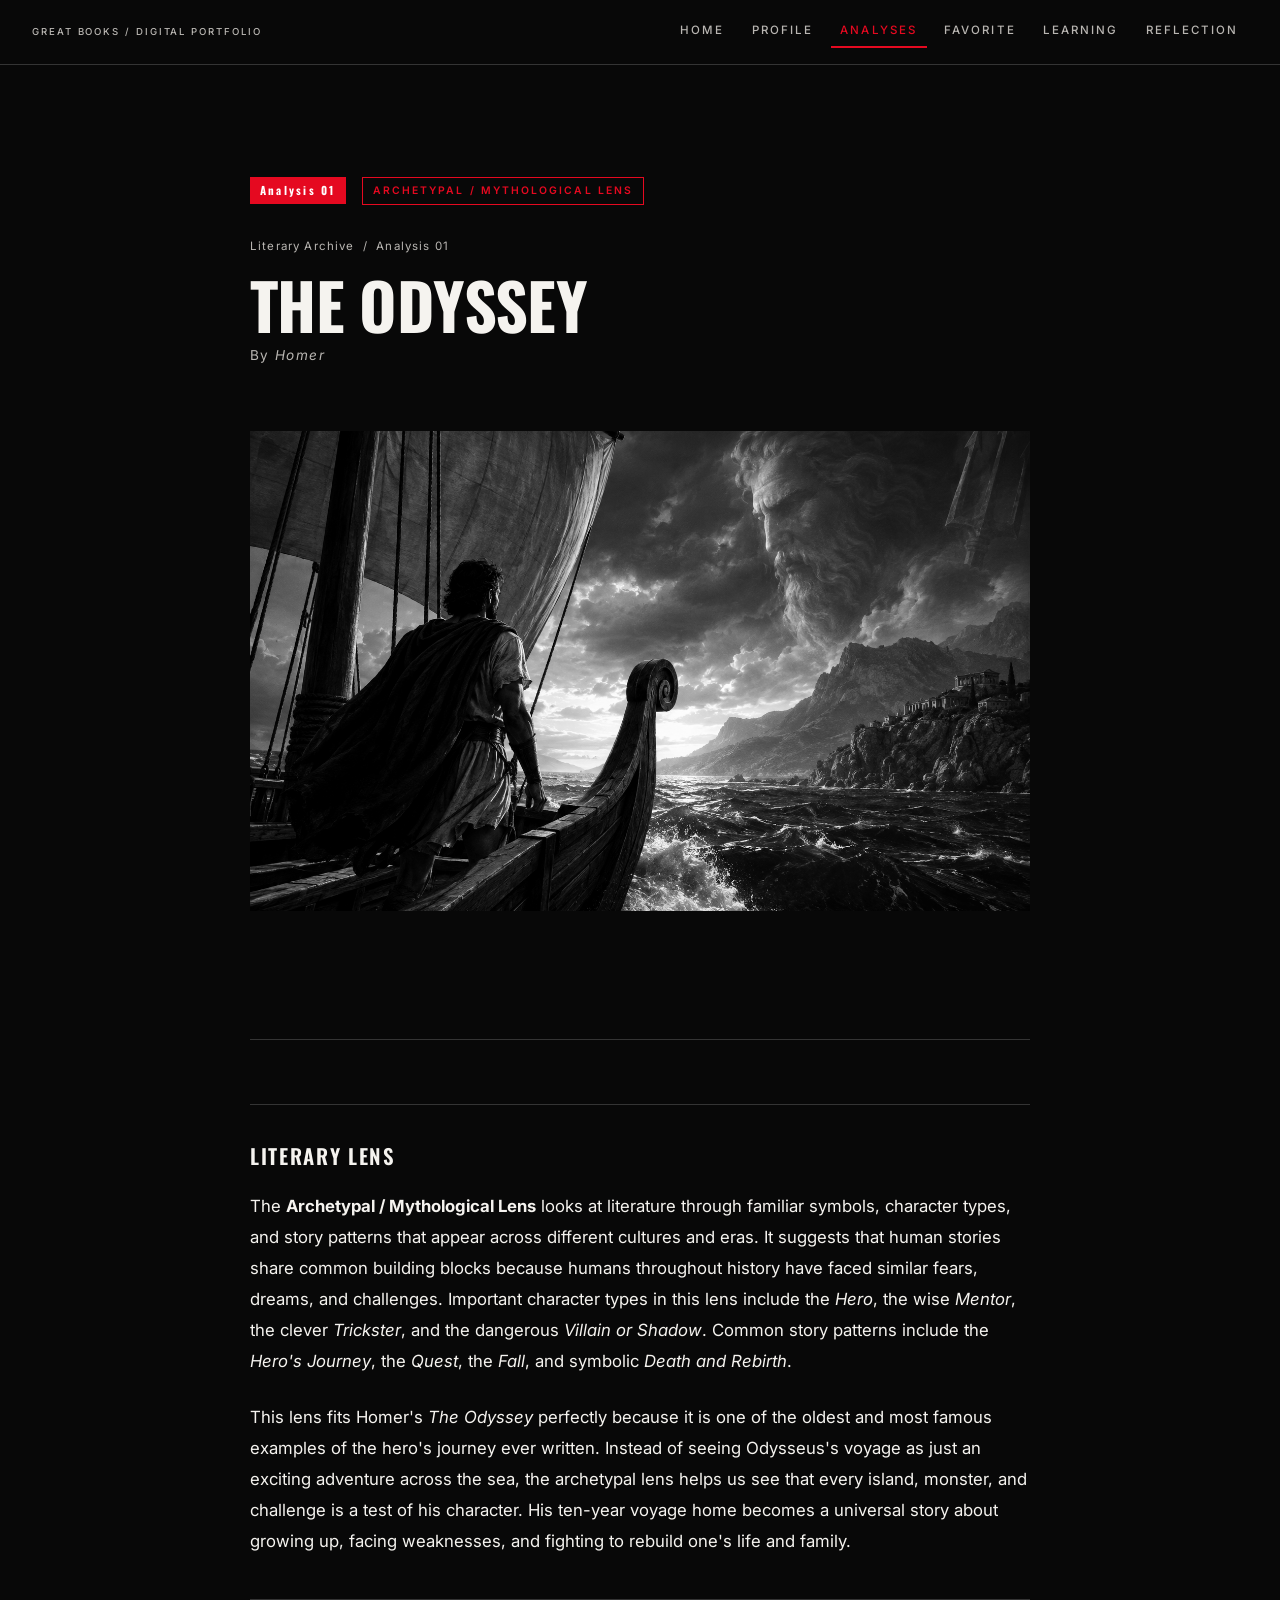
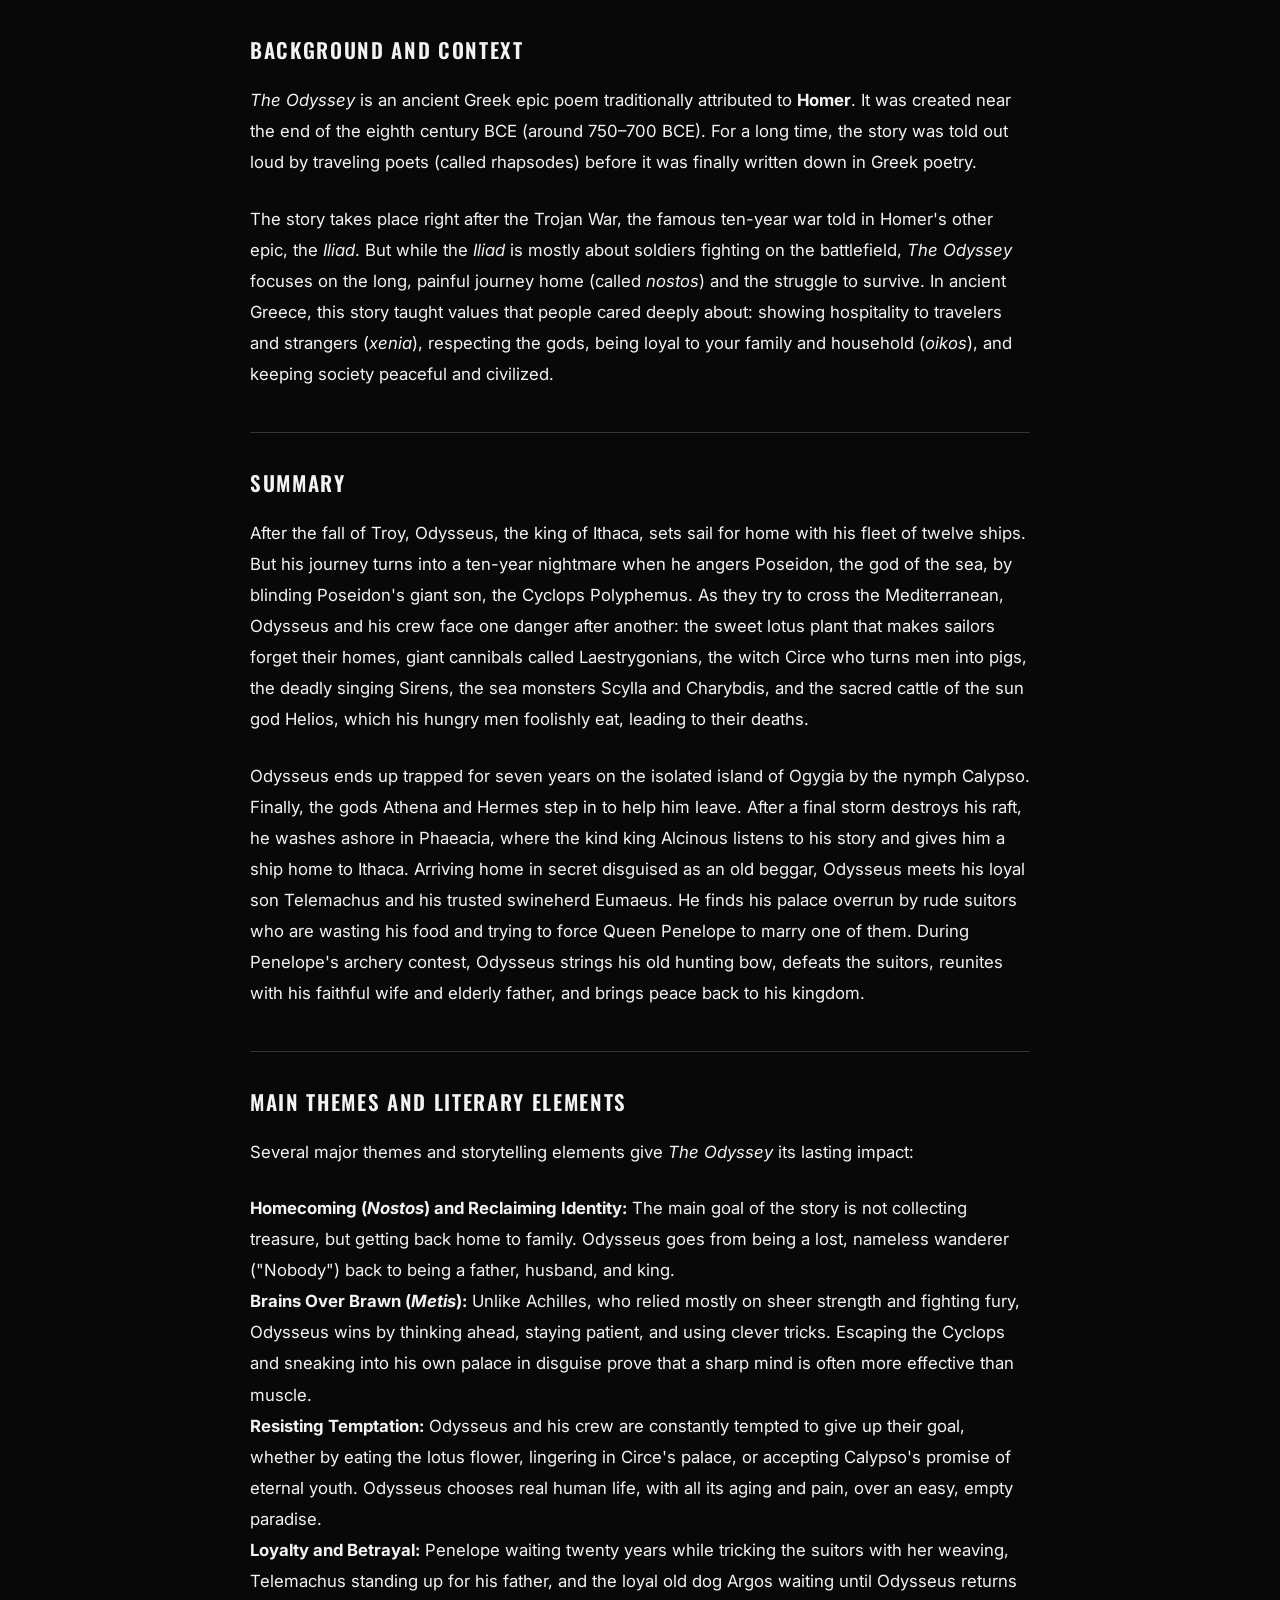
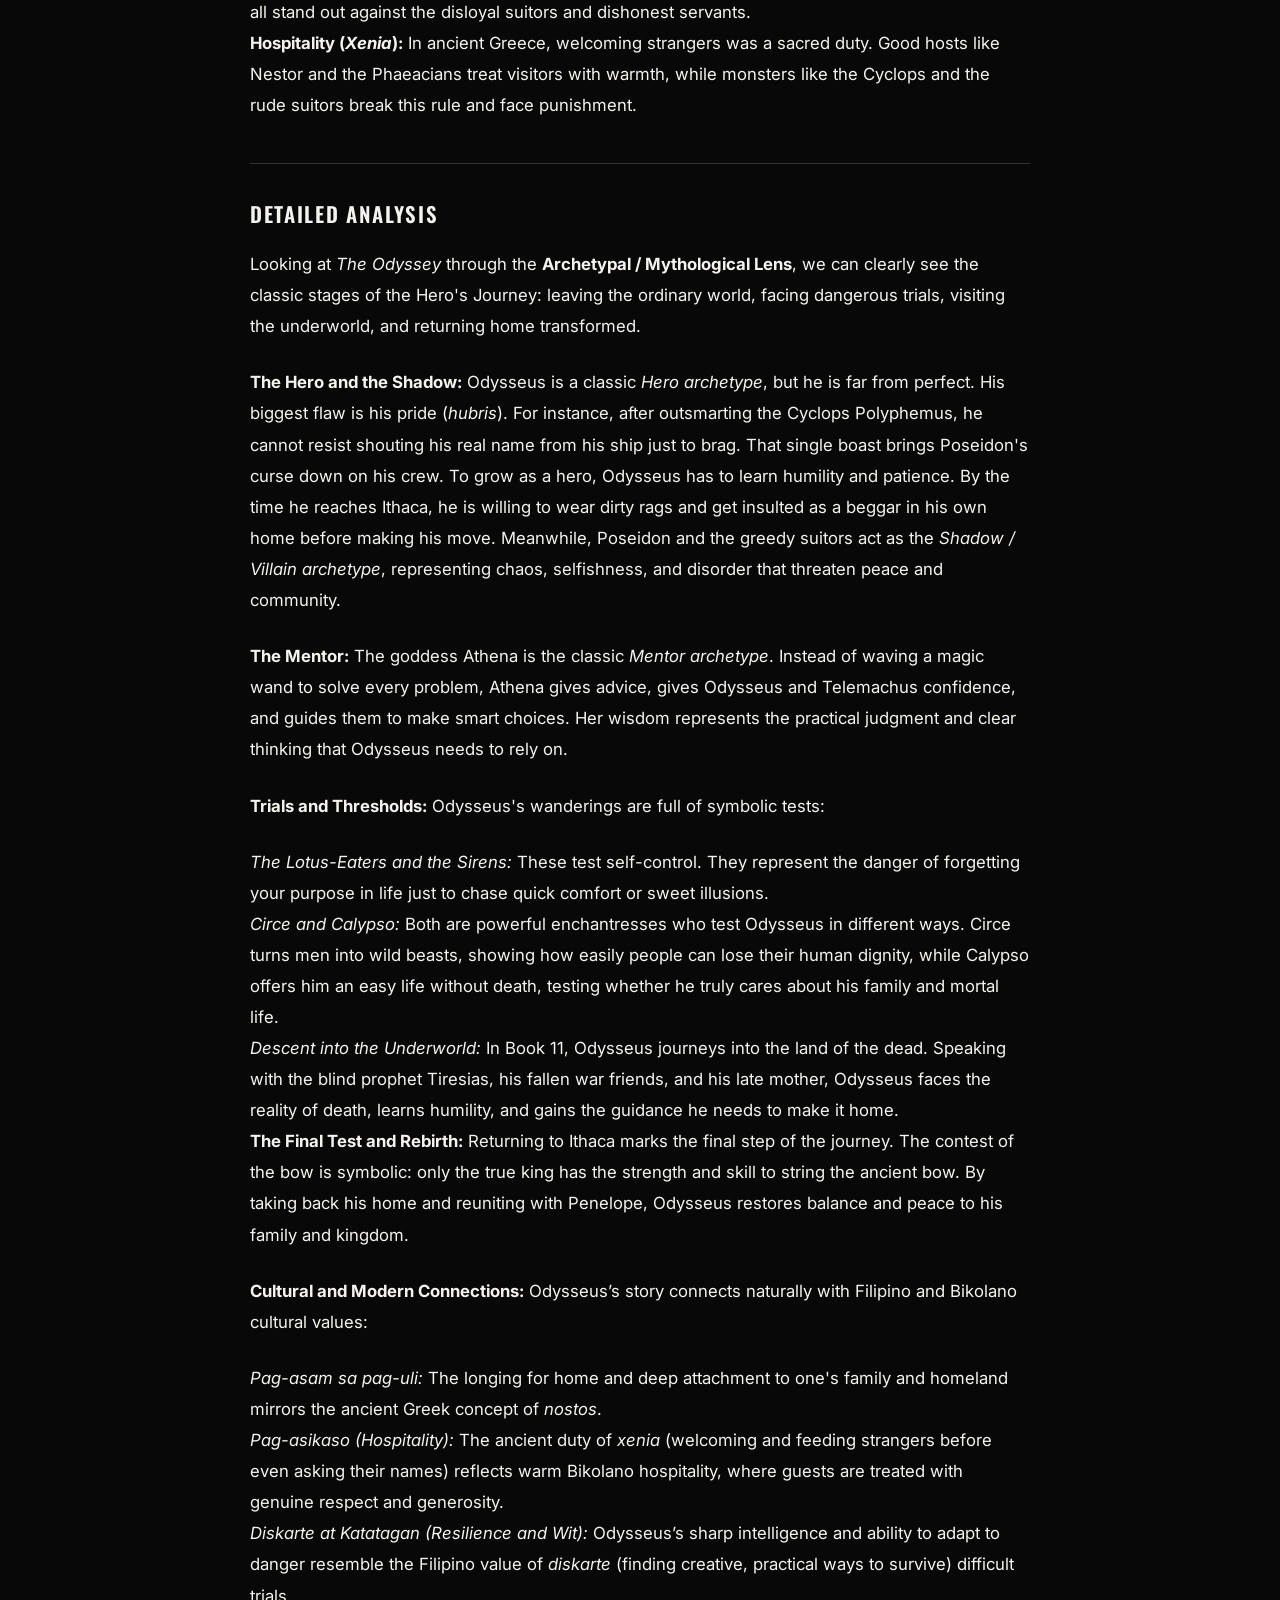
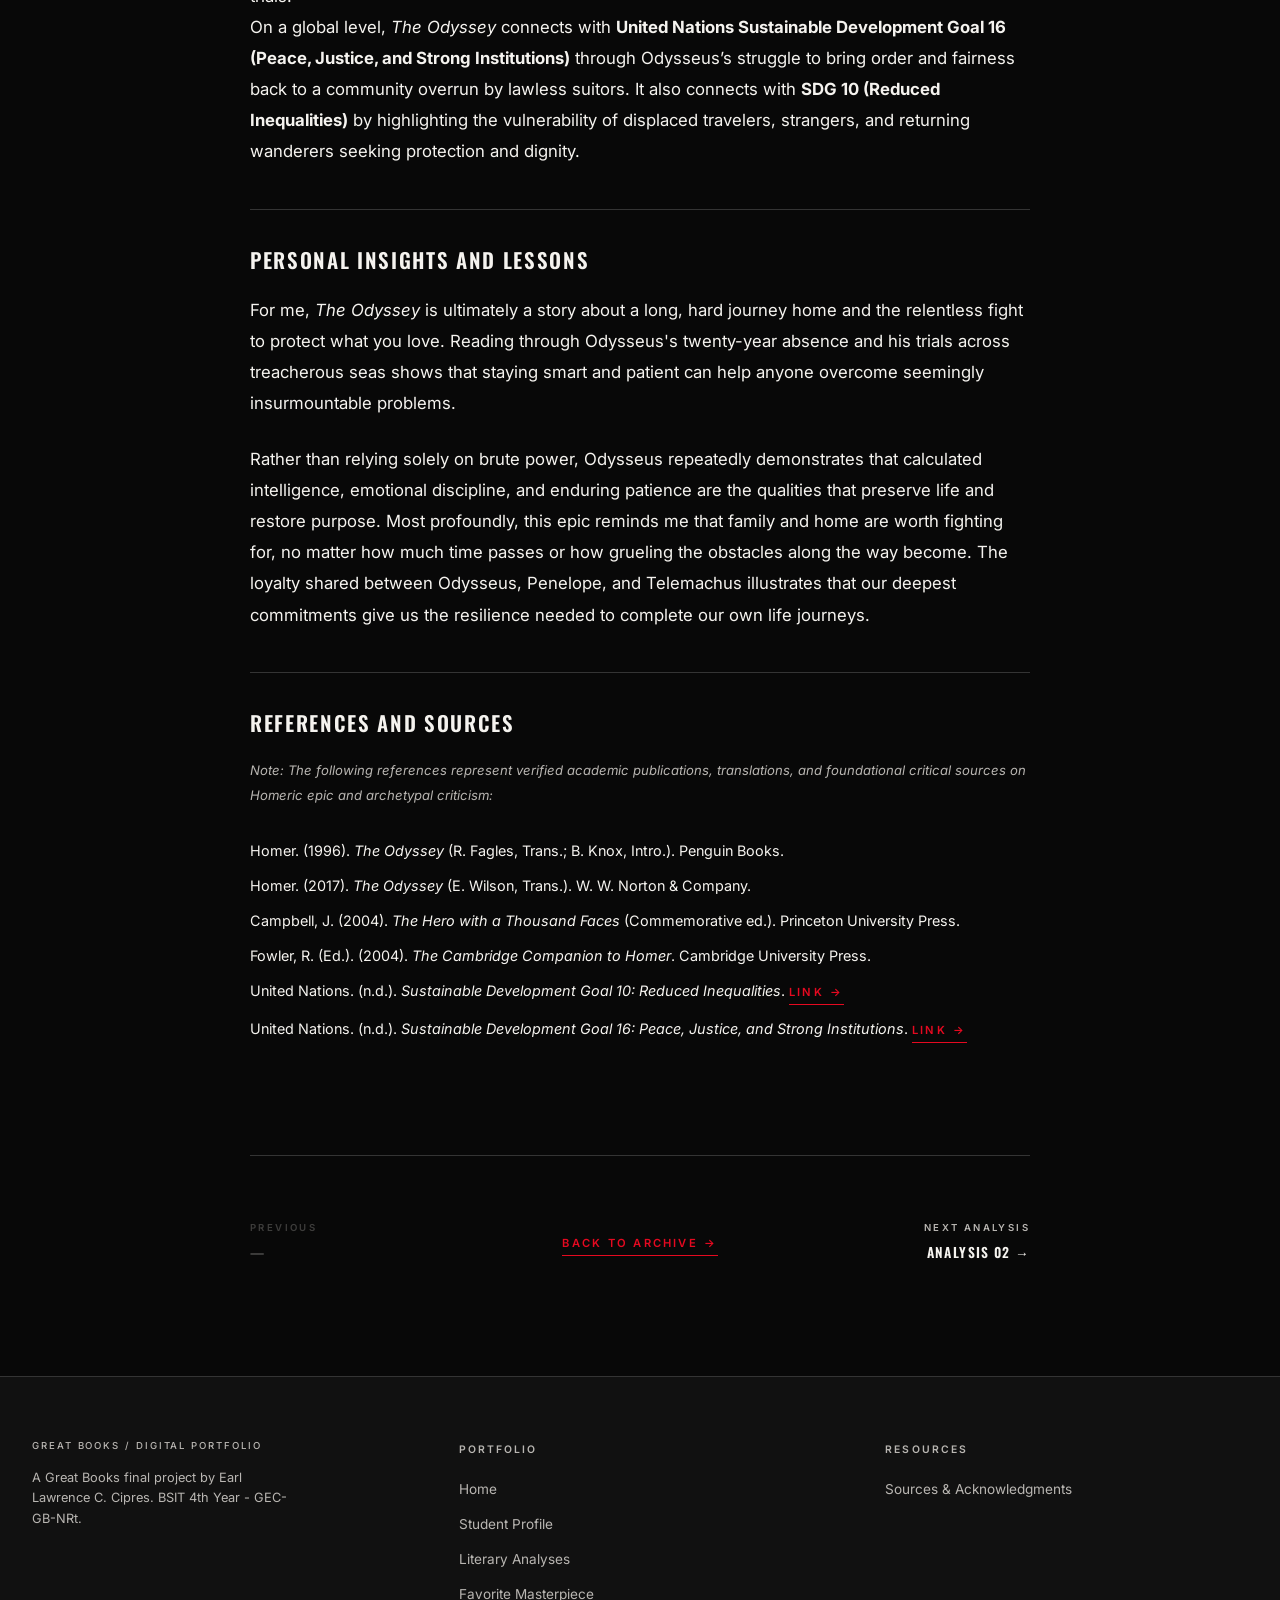
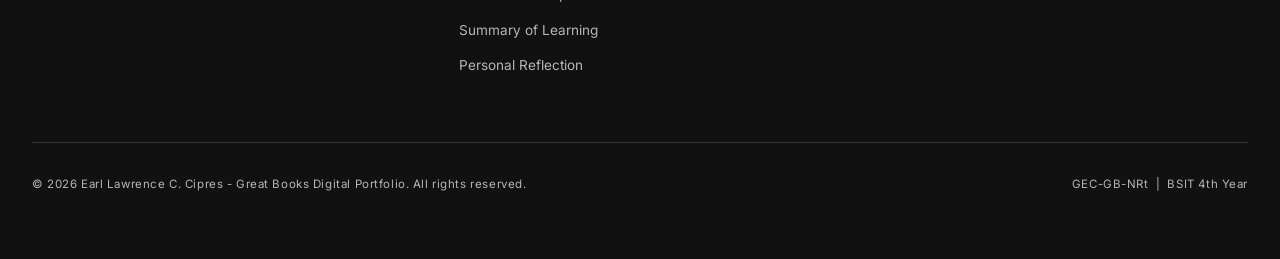
==== analysis-1.html @ d3395dc5 "Initial commit - Great Books Digital Portfolio" ====
<!DOCTYPE html>
<html lang="en">

<head>
  <meta charset="UTF-8" />
  <meta name="viewport" content="width=device-width, initial-scale=1.0" />
  <title>Analysis 01 - The Odyssey - My Literary Journey</title>
  <meta name="description"
    content="Literary analysis 01 of The Odyssey by Homer through an Archetypal / Mythological Lens. Great Books Digital Portfolio by Earl Lawrence C. Cipres." />
  <link rel="stylesheet" href="css/styles.css" />
</head>

<body>

  <!-- HEADER -->
  <header class="site-header" role="banner">
    <div class="container">
      <div class="header-inner">
        <a href="index.html" class="brand" aria-label="My Literary Journey - Home">
          <span class="brand__label">Great Books / Digital Portfolio</span>
        </a>
        <nav class="nav-primary" aria-label="Primary navigation">
          <a href="index.html">Home</a>
          <a href="profile.html">Profile</a>
          <a href="analyses.html" class="active">Analyses</a>
          <a href="favorite.html">Favorite</a>
          <a href="learning.html">Learning</a>
          <a href="reflection.html">Reflection</a>
        </nav>
        <button class="nav-toggle" id="nav-toggle" aria-expanded="false" aria-controls="nav-mobile"
          aria-label="Open navigation">
          <span></span><span></span><span></span>
        </button>
      </div>
    </div>
    <nav class="nav-mobile" id="nav-mobile" aria-label="Mobile navigation">
      <a href="index.html">Home</a>
      <a href="profile.html">Profile</a>
      <a href="analyses.html" class="active">Analyses</a>
      <a href="favorite.html">Favorite</a>
      <a href="learning.html">Learning</a>
      <a href="reflection.html">Reflection</a>
      <a href="sources.html">Sources</a>
    </nav>
  </header>

  <main id="main-content">
    <div class="container" style="padding-block: var(--space-xl);">
      <div class="reading-width">

        <!-- Analysis Hero -->
        <header class="analysis-hero">

          <div class="analysis-hero-label">
            <span class="num-badge">Analysis 01</span>
            <span class="lens-tag">Archetypal / Mythological Lens</span>
          </div>

          <p style="font-size:0.72rem;color:var(--text-secondary);letter-spacing:0.1em;margin-bottom:var(--space-sm);">
            <a href="analyses.html" style="color:var(--text-secondary);transition:color 0.2s;"
              onmouseover="this.style.color='var(--accent-red)'"
              onmouseout="this.style.color='var(--text-secondary)'">Literary Archive</a>
            &nbsp;/&nbsp; Analysis 01
          </p>

          <h1 class="headline-lg">The Odyssey</h1>

          <p
            style="font-family:var(--font-body);font-size:0.85rem;color:var(--text-secondary);letter-spacing:0.1em;margin-top:0.5rem;">
            By <em>Homer</em>
          </p>

          <!-- Hero Image -->
          <div class="analysis-img-wrap">
            <img src="assets/images/odyssey.png" alt="The Odyssey - Homer" class="img-grayscale"
              style="width:100%;max-height:480px;object-fit:cover;display:block;" loading="lazy" />
          </div>

        </header>

        <!--
          =======================================================
           ANALYSIS BODY: The Odyssey
           Fill in each section below based on your ACTUAL class
           discussions and written analysis activities.
           DO NOT invent, fabricate, or copy from the internet.
          =======================================================
        -->
        <article class="analysis-body">

          <!-- ── SECTION 1: LITERARY LENS ──────────────────── -->
          <h2>Literary Lens</h2>
          <p>
            The <strong>Archetypal / Mythological Lens</strong> looks at literature through familiar symbols, character
            types, and story patterns that appear across different cultures and eras. It suggests that human stories
            share common building blocks because humans throughout history have faced similar fears, dreams, and
            challenges. Important character types in this lens include the <em>Hero</em>, the wise <em>Mentor</em>, the
            clever <em>Trickster</em>, and the dangerous <em>Villain or Shadow</em>. Common story patterns include the
            <em>Hero's Journey</em>, the <em>Quest</em>, the <em>Fall</em>, and symbolic <em>Death and Rebirth</em>.
          </p>
          <p>
            This lens fits Homer's <em>The Odyssey</em> perfectly because it is one of the oldest and most famous
            examples of the hero's journey ever written. Instead of seeing Odysseus's voyage as just an exciting
            adventure across the sea, the archetypal lens helps us see that every island, monster, and challenge is a
            test of his character. His ten-year voyage home becomes a universal story about growing up, facing
            weaknesses, and fighting to rebuild one's life and family.
          </p>

          <!-- ── SECTION 2: BACKGROUND / CONTEXT ────────────── -->
          <h2>Background and Context</h2>
          <p>
            <em>The Odyssey</em> is an ancient Greek epic poem traditionally attributed to <strong>Homer</strong>. It
            was created near the end of the eighth century BCE (around 750–700 BCE). For a long time, the story was told
            out loud by traveling poets (called rhapsodes) before it was finally written down in Greek poetry.
          </p>
          <p>
            The story takes place right after the Trojan War, the famous ten-year war told in Homer's other epic, the
            <em>Iliad</em>. But while the <em>Iliad</em> is mostly about soldiers fighting on the battlefield, <em>The
              Odyssey</em> focuses on the long, painful journey home (called <em>nostos</em>) and the struggle to
            survive. In ancient Greece, this story taught values that people cared deeply about: showing hospitality to
            travelers and strangers (<em>xenia</em>), respecting the gods, being loyal to your family and household
            (<em>oikos</em>), and keeping society peaceful and civilized.
          </p>

          <!-- ── SECTION 3: SUMMARY ───────────────────────────── -->
          <h2>Summary</h2>
          <p>
            After the fall of Troy, Odysseus, the king of Ithaca, sets sail for home with his fleet of twelve ships. But
            his journey turns into a ten-year nightmare when he angers Poseidon, the god of the sea, by blinding
            Poseidon's giant son, the Cyclops Polyphemus. As they try to cross the Mediterranean, Odysseus and his crew
            face one danger after another: the sweet lotus plant that makes sailors forget their homes, giant cannibals
            called Laestrygonians, the witch Circe who turns men into pigs, the deadly singing Sirens, the sea monsters
            Scylla and Charybdis, and the sacred cattle of the sun god Helios, which his hungry men foolishly eat,
            leading to their deaths.
          </p>
          <p>
            Odysseus ends up trapped for seven years on the isolated island of Ogygia by the nymph Calypso. Finally, the
            gods Athena and Hermes step in to help him leave. After a final storm destroys his raft, he washes ashore in
            Phaeacia, where the kind king Alcinous listens to his story and gives him a ship home to Ithaca. Arriving
            home in secret disguised as an old beggar, Odysseus meets his loyal son Telemachus and his trusted swineherd
            Eumaeus. He finds his palace overrun by rude suitors who are wasting his food and trying to force Queen
            Penelope to marry one of them. During Penelope's archery contest, Odysseus strings his old hunting bow,
            defeats the suitors, reunites with his faithful wife and elderly father, and brings peace back to his
            kingdom.
          </p>

          <!-- ── SECTION 4: MAIN THEMES AND LITERARY ELEMENTS ── -->
          <h2>Main Themes and Literary Elements</h2>
          <p>
            Several major themes and storytelling elements give <em>The Odyssey</em> its lasting impact:
          </p>
          <ul>
            <li>
              <strong>Homecoming (<em>Nostos</em>) and Reclaiming Identity:</strong> The main goal of the story is not
              collecting treasure, but getting back home to family. Odysseus goes from being a lost, nameless wanderer
              ("Nobody") back to being a father, husband, and king.
            </li>
            <li>
              <strong>Brains Over Brawn (<em>Metis</em>):</strong> Unlike Achilles, who relied mostly on sheer strength
              and fighting fury, Odysseus wins by thinking ahead, staying patient, and using clever tricks. Escaping the
              Cyclops and sneaking into his own palace in disguise prove that a sharp mind is often more effective than
              muscle.
            </li>
            <li>
              <strong>Resisting Temptation:</strong> Odysseus and his crew are constantly tempted to give up their
              goal, whether by eating the lotus flower, lingering in Circe's palace, or accepting Calypso's promise of
              eternal youth. Odysseus chooses real human life, with all its aging and pain, over an easy, empty
              paradise.
            </li>
            <li>
              <strong>Loyalty and Betrayal:</strong> Penelope waiting twenty years while tricking the suitors with her
              weaving, Telemachus standing up for his father, and the loyal old dog Argos waiting until Odysseus returns
              all stand out against the disloyal suitors and dishonest servants.
            </li>
            <li>
              <strong>Hospitality (<em>Xenia</em>):</strong> In ancient Greece, welcoming strangers was a sacred duty.
              Good hosts like Nestor and the Phaeacians treat visitors with warmth, while monsters like the Cyclops and
              the rude suitors break this rule and face punishment.
            </li>
          </ul>

          <!-- ── SECTION 5: DETAILED ANALYSIS ─────────────────── -->
          <h2>Detailed Analysis</h2>
          <p>
            Looking at <em>The Odyssey</em> through the <strong>Archetypal / Mythological Lens</strong>, we can clearly
            see the classic stages of the Hero's Journey: leaving the ordinary world, facing dangerous trials, visiting
            the underworld, and returning home transformed.
          </p>
          <p>
            <strong>The Hero and the Shadow:</strong> Odysseus is a classic <em>Hero archetype</em>, but he is far from
            perfect. His biggest flaw is his pride (<em>hubris</em>). For instance, after outsmarting the Cyclops
            Polyphemus, he cannot resist shouting his real name from his ship just to brag. That single boast brings
            Poseidon's curse down on his crew. To grow as a hero, Odysseus has to learn humility and patience. By the
            time he reaches Ithaca, he is willing to wear dirty rags and get insulted as a beggar in his own home before
            making his move. Meanwhile, Poseidon and the greedy suitors act as the <em>Shadow / Villain
              archetype</em>, representing chaos, selfishness, and disorder that threaten peace and community.
          </p>
          <p>
            <strong>The Mentor:</strong> The goddess Athena is the classic <em>Mentor archetype</em>. Instead of waving
            a magic wand to solve every problem, Athena gives advice, gives Odysseus and Telemachus confidence, and
            guides them to make smart choices. Her wisdom represents the practical judgment and clear thinking that
            Odysseus needs to rely on.
          </p>
          <p>
            <strong>Trials and Thresholds:</strong> Odysseus's wanderings are full of symbolic tests:
          </p>
          <ul>
            <li><em>The Lotus-Eaters and the Sirens:</em> These test self-control. They represent the danger of
              forgetting your purpose in life just to chase quick comfort or sweet illusions.</li>
            <li><em>Circe and Calypso:</em> Both are powerful enchantresses who test Odysseus in different ways. Circe
              turns men into wild beasts, showing how easily people can lose their human dignity, while Calypso offers
              him an easy life without death, testing whether he truly cares about his family and mortal life.</li>
            <li><em>Descent into the Underworld:</em> In Book 11, Odysseus journeys into the land of the dead. Speaking
              with the blind prophet Tiresias, his fallen war friends, and his late mother, Odysseus faces the reality
              of death, learns humility, and gains the guidance he needs to make it home.</li>
          </ul>
          <p>
            <strong>The Final Test and Rebirth:</strong> Returning to Ithaca marks the final step of the journey. The
            contest of the bow is symbolic: only the true king has the strength and skill to string the ancient bow. By
            taking back his home and reuniting with Penelope, Odysseus restores balance and peace to his family and
            kingdom.
          </p>
          <p>
            <strong>Cultural and Modern Connections:</strong>
            Odysseus’s story connects naturally with Filipino and Bikolano cultural values:
          </p>
          <ul>
            <li>
              <em>Pag-asam sa pag-uli:</em> The longing for home and deep attachment to one's family and homeland
              mirrors the ancient Greek concept of <em>nostos</em>.
            </li>
            <li>
              <em>Pag-asikaso (Hospitality):</em> The ancient duty of <em>xenia</em> (welcoming and feeding strangers
              before even asking their names) reflects warm Bikolano hospitality, where guests are treated with genuine
              respect and generosity.
            </li>
            <li>
              <em>Diskarte at Katatagan (Resilience and Wit):</em> Odysseus’s sharp intelligence and ability to adapt to
              danger resemble the Filipino value of <em>diskarte</em> (finding creative, practical ways to survive)
              difficult trials.
            </li>
          </ul>
          <p>
            On a global level, <em>The Odyssey</em> connects with <strong>United Nations Sustainable Development Goal 16
              (Peace, Justice, and Strong Institutions)</strong> through Odysseus’s struggle to bring order and fairness
            back to a community overrun by lawless suitors. It also connects with <strong>SDG 10 (Reduced
              Inequalities)</strong> by highlighting the vulnerability of displaced travelers, strangers, and returning
            wanderers seeking protection and dignity.
          </p>

          <!-- ── SECTION 6: PERSONAL INSIGHTS AND LESSONS ─────── -->
          <h2>Personal Insights and Lessons</h2>
          <p>
            For me, <em>The Odyssey</em> is ultimately a story about a long, hard journey home and the relentless fight
            to protect what you love. Reading through Odysseus's twenty-year absence and his trials across treacherous
            seas shows that staying smart and patient can help anyone overcome seemingly insurmountable problems.
          </p>
          <p>
            Rather than relying solely on brute power, Odysseus repeatedly demonstrates that calculated intelligence,
            emotional discipline, and enduring patience are the qualities that preserve life and restore purpose. Most
            profoundly, this epic reminds me that family and home are worth fighting for, no matter how much time passes
            or how grueling the obstacles along the way become. The loyalty shared between Odysseus, Penelope, and
            Telemachus illustrates that our deepest commitments give us the resilience needed to complete our own life
            journeys.
          </p>

          <!-- ── SECTION 7: REFERENCES AND SOURCES ────────────── -->
          <h2>References and Sources</h2>
          <p style="font-size:0.82rem;color:var(--text-secondary);margin-bottom:var(--space-md);">
            <em>Note: The following references represent verified academic publications, translations, and foundational
              critical sources on Homeric epic and archetypal criticism:</em>
          </p>
          <ul>
            <li style="margin-bottom:0.75rem;font-size:0.9rem;line-height:1.6;">
              Homer. (1996). <em>The Odyssey</em> (R. Fagles, Trans.; B. Knox, Intro.). Penguin Books.
            </li>
            <li style="margin-bottom:0.75rem;font-size:0.9rem;line-height:1.6;">
              Homer. (2017). <em>The Odyssey</em> (E. Wilson, Trans.). W. W. Norton &amp; Company.
            </li>
            <li style="margin-bottom:0.75rem;font-size:0.9rem;line-height:1.6;">
              Campbell, J. (2004). <em>The Hero with a Thousand Faces</em> (Commemorative ed.). Princeton University
              Press.
            </li>
            <li style="margin-bottom:0.75rem;font-size:0.9rem;line-height:1.6;">
              Fowler, R. (Ed.). (2004). <em>The Cambridge Companion to Homer</em>. Cambridge University Press.
            </li>
            <li style="margin-bottom:0.75rem;font-size:0.9rem;line-height:1.6;">
              United Nations. (n.d.). <em>Sustainable Development Goal 10: Reduced Inequalities</em>. <a
                href="https://sdgs.un.org/goals/goal10" target="_blank" rel="noopener" class="read-link">Link</a>
            </li>
            <li style="margin-bottom:0.75rem;font-size:0.9rem;line-height:1.6;">
              United Nations. (n.d.). <em>Sustainable Development Goal 16: Peace, Justice, and Strong Institutions</em>.
              <a href="https://sdgs.un.org/goals/goal16" target="_blank" rel="noopener" class="read-link">Link</a>
            </li>
          </ul>

        </article>

        <!-- Analysis Navigation -->
        <nav class="analysis-nav" aria-label="Analysis navigation">
          <!-- No previous link for Analysis 01 -->
          <div class="analysis-nav__prev">
            <span class="analysis-nav__label" style="opacity:0.3;">Previous</span>
            <span class="analysis-nav__link" style="opacity:0.3;">&#8212;</span>
          </div>
          <div class="analysis-nav__center">
            <a href="analyses.html" class="read-link">Back to Archive</a>
          </div>
          <div class="analysis-nav__next">
            <span class="analysis-nav__label">Next Analysis</span>
            <a href="analysis-2.html" class="analysis-nav__link">Analysis 02 &#8594;</a>
          </div>
        </nav>

      </div>
    </div>
  </main>

  <!-- FOOTER -->
  <footer class="site-footer" role="contentinfo">
    <div class="container">
      <div class="footer-inner">
        <div class="footer-brand">
          <a href="index.html" class="brand">
            <span class="brand__label">Great Books / Digital Portfolio</span>
          </a>
          <p>A Great Books final project by Earl Lawrence C. Cipres. BSIT 4th Year - GEC-GB-NRt.</p>
        </div>
        <nav class="footer-nav" aria-label="Footer portfolio sections">
          <h4>Portfolio</h4>
          <ul>
            <li><a href="index.html">Home</a></li>
            <li><a href="profile.html">Student Profile</a></li>
            <li><a href="analyses.html">Literary Analyses</a></li>
            <li><a href="favorite.html">Favorite Masterpiece</a></li>
            <li><a href="learning.html">Summary of Learning</a></li>
            <li><a href="reflection.html">Personal Reflection</a></li>
          </ul>
        </nav>
        <div class="footer-links">
          <h4>Resources</h4>
          <ul>
            <li><a href="sources.html">Sources &amp; Acknowledgments</a></li>
          </ul>
        </div>
      </div>
      <div class="footer-bottom">
        <p>&copy; 2026 Earl Lawrence C. Cipres - Great Books Digital Portfolio. All rights reserved.</p>
        <p>GEC-GB-NRt &nbsp;|&nbsp; BSIT 4th Year</p>
      </div>
    </div>
  </footer>

  <script src="js/main.js"></script>
</body>

</html>
---- css/styles.css ----
/* ============================================================
   MY LITERARY JOURNEY — GREAT BOOKS DIGITAL PORTFOLIO
   Main Stylesheet
   ============================================================ */

/* ---- Google Fonts ---- */
@import url('https://fonts.googleapis.com/css2?family=Oswald:wght@300;400;500;600;700&family=Inter:wght@300;400;500;600;700&family=Cormorant+Garamond:ital,wght@0,400;0,600;1,400;1,600&display=swap');

/* ---- CSS Variables ---- */
:root {
  --bg-main:        #080808;
  --bg-secondary:   #111111;
  --bg-card:        #171717;
  --accent-red:     #E50920;
  --dark-red:       #A80F1B;
  --text-primary:   #F5F3EF;
  --text-secondary: #B9B6B2;
  --divider:        #343434;
  --cream:          #F1EFEA;
  --cream-text:     #171717;

  --font-heading:  'Oswald', sans-serif;
  --font-body:     'Inter', sans-serif;
  --font-literary: 'Cormorant Garamond', serif;

  --space-xs:  0.5rem;
  --space-sm:  1rem;
  --space-md:  2rem;
  --space-lg:  4rem;
  --space-xl:  7rem;
  --space-xxl: 10rem;

  --max-width:    1280px;
  --reading-width: 780px;
  --border-thin:   1px solid var(--divider);
  --border-red:    2px solid var(--accent-red);

  --transition-fast: 0.2s ease;
  --transition-med:  0.4s ease;
}

/* ---- Reset ---- */
*, *::before, *::after { box-sizing: border-box; margin: 0; padding: 0; }
html { scroll-behavior: smooth; font-size: 16px; }
body {
  background-color: var(--bg-main);
  color: var(--text-primary);
  font-family: var(--font-body);
  line-height: 1.7;
  -webkit-font-smoothing: antialiased;
}
img { display: block; max-width: 100%; height: auto; }
a { color: inherit; text-decoration: none; }
ul, ol { list-style: none; }

/* ---- Layout ---- */
.container { width: 100%; max-width: var(--max-width); margin-inline: auto; padding-inline: var(--space-md); }
.reading-width { max-width: var(--reading-width); margin-inline: auto; }
.sr-only { position: absolute; width: 1px; height: 1px; padding: 0; margin: -1px; overflow: hidden; clip: rect(0,0,0,0); white-space: nowrap; border-width: 0; }

/* ---- Dividers ---- */
.divider { border: none; border-top: var(--border-thin); margin-block: var(--space-lg); }
.divider--sm { margin-block: var(--space-md); }

/* ============================================================ HEADER ============================================================ */
.site-header { position: sticky; top: 0; z-index: 100; background-color: var(--bg-main); border-bottom: var(--border-thin); }
.header-inner { display: flex; align-items: center; justify-content: space-between; height: 64px; gap: var(--space-md); }

.brand { display: flex; flex-direction: column; line-height: 1.1; flex-shrink: 0; }
.brand__mark { font-family: var(--font-heading); font-weight: 700; font-size: 1.25rem; letter-spacing: 0.05em; color: var(--text-primary); }
.brand__mark span { color: var(--accent-red); }
.brand__label { font-family: var(--font-body); font-size: 0.6rem; font-weight: 500; letter-spacing: 0.2em; text-transform: uppercase; color: var(--text-secondary); }

.nav-primary { display: flex; align-items: center; gap: var(--space-xs); }
.nav-primary a { font-family: var(--font-body); font-size: 0.72rem; font-weight: 500; letter-spacing: 0.18em; text-transform: uppercase; color: var(--text-secondary); padding: 0.35rem 0.6rem; border-bottom: 2px solid transparent; transition: color var(--transition-fast), border-color var(--transition-fast); }
.nav-primary a:hover, .nav-primary a:focus-visible { color: var(--text-primary); outline: none; }
.nav-primary a.active { color: var(--accent-red); border-bottom-color: var(--accent-red); }

.nav-toggle { display: none; flex-direction: column; justify-content: center; gap: 5px; background: none; border: none; cursor: pointer; padding: 8px; color: var(--text-primary); }
.nav-toggle span { display: block; width: 24px; height: 2px; background-color: currentColor; transition: transform var(--transition-fast), opacity var(--transition-fast); }
.nav-toggle[aria-expanded="true"] span:nth-child(1) { transform: translateY(7px) rotate(45deg); }
.nav-toggle[aria-expanded="true"] span:nth-child(2) { opacity: 0; }
.nav-toggle[aria-expanded="true"] span:nth-child(3) { transform: translateY(-7px) rotate(-45deg); }

.nav-mobile { display: none; flex-direction: column; background-color: var(--bg-secondary); border-top: var(--border-thin); padding: var(--space-sm) var(--space-md); gap: 0; }
.nav-mobile.is-open { display: flex; }
.nav-mobile a { font-family: var(--font-body); font-size: 0.8rem; font-weight: 500; letter-spacing: 0.15em; text-transform: uppercase; color: var(--text-secondary); padding: 0.9rem 0; border-bottom: var(--border-thin); transition: color var(--transition-fast); }
.nav-mobile a:last-child { border-bottom: none; }
.nav-mobile a:hover { color: var(--text-primary); }
.nav-mobile a.active { color: var(--accent-red); }

/* ============================================================ CLOSING STATEMENT ============================================================ */
.closing-statement { padding-block: var(--space-xl); border-top: var(--border-thin); border-bottom: var(--border-thin); text-align: center; background-color: var(--bg-main); margin-bottom: 0; }
.closing-statement blockquote { max-width: 780px; margin-inline: auto; font-family: var(--font-heading); font-size: clamp(1.1rem, 2vw, 1.6rem); font-weight: 300; font-style: italic; color: var(--text-primary); line-height: 1.55; letter-spacing: 0.01em; }
.closing-statement cite { display: block; margin-top: var(--space-sm); font-size: 0.65rem; font-weight: 600; letter-spacing: 0.2em; text-transform: uppercase; color: var(--accent-red); font-style: normal; }

/* ============================================================ FOOTER ============================================================ */
.site-footer { background-color: var(--bg-secondary); border-top: var(--border-thin); padding-block: var(--space-lg); }
.footer-inner { display: grid; grid-template-columns: 1fr 1fr 1fr; gap: var(--space-lg); align-items: start; }
.footer-brand .brand__mark { font-size: 1.5rem; }
.footer-brand p { font-size: 0.8rem; color: var(--text-secondary); margin-top: var(--space-sm); line-height: 1.6; max-width: 260px; }
.footer-nav h4, .footer-links h4 { font-family: var(--font-body); font-size: 0.65rem; font-weight: 600; letter-spacing: 0.2em; text-transform: uppercase; color: var(--text-secondary); margin-bottom: var(--space-sm); }
.footer-nav ul, .footer-links ul { display: flex; flex-direction: column; gap: 0.5rem; }
.footer-nav a, .footer-links a { font-size: 0.85rem; color: var(--text-secondary); transition: color var(--transition-fast); }
.footer-nav a:hover, .footer-links a:hover { color: var(--accent-red); }
.footer-bottom { border-top: var(--border-thin); margin-top: var(--space-lg); padding-top: var(--space-md); display: flex; align-items: center; justify-content: space-between; flex-wrap: wrap; gap: var(--space-sm); }
.footer-bottom p { font-size: 0.72rem; color: var(--text-secondary); letter-spacing: 0.05em; }

/* ============================================================ TYPOGRAPHY ============================================================ */
.eyebrow { display: inline-block; font-family: var(--font-body); font-size: 0.65rem; font-weight: 600; letter-spacing: 0.25em; text-transform: uppercase; color: var(--text-secondary); margin-bottom: var(--space-sm); }
.eyebrow--red { color: var(--accent-red); }

.headline-xl { font-family: var(--font-heading); font-weight: 700; font-size: clamp(3rem, 7vw, 7rem); line-height: 0.95; letter-spacing: -0.01em; text-transform: uppercase; color: var(--text-primary); }
.headline-lg { font-family: var(--font-heading); font-weight: 700; font-size: clamp(2rem, 5vw, 4.5rem); line-height: 1; letter-spacing: -0.01em; text-transform: uppercase; color: var(--text-primary); }
.headline-md { font-family: var(--font-heading); font-weight: 600; font-size: clamp(1.5rem, 3vw, 2.5rem); line-height: 1.1; letter-spacing: 0.02em; text-transform: uppercase; color: var(--text-primary); }
.headline-sm { font-family: var(--font-heading); font-weight: 600; font-size: clamp(1.1rem, 2vw, 1.6rem); line-height: 1.15; letter-spacing: 0.05em; text-transform: uppercase; color: var(--text-primary); }

.text-red { color: var(--accent-red); }
.text-secondary { color: var(--text-secondary); }

.literary-quote { font-family: var(--font-literary); font-style: italic; font-size: clamp(1.2rem, 2.5vw, 1.8rem); line-height: 1.5; color: var(--text-secondary); }

/* ============================================================ BUTTONS ============================================================ */
.btn { display: inline-flex; align-items: center; gap: 0.5rem; font-family: var(--font-body); font-size: 0.72rem; font-weight: 600; letter-spacing: 0.2em; text-transform: uppercase; padding: 0.9rem 1.8rem; border: none; cursor: pointer; transition: background-color var(--transition-fast), color var(--transition-fast), transform var(--transition-fast); }
.btn:focus-visible { outline: 2px solid var(--accent-red); outline-offset: 3px; }
.btn-primary { background-color: var(--accent-red); color: #fff; }
.btn-primary:hover { background-color: var(--dark-red); transform: translateY(-1px); }
.btn-outline { background-color: transparent; color: var(--text-primary); border: 1px solid var(--divider); }
.btn-outline:hover { border-color: var(--accent-red); color: var(--accent-red); }
.btn-ghost { background: transparent; color: var(--text-secondary); padding-inline: 0; letter-spacing: 0.15em; }
.btn-ghost:hover { color: var(--accent-red); }

.read-link { display: inline-flex; align-items: center; gap: 0.4rem; font-family: var(--font-body); font-size: 0.7rem; font-weight: 600; letter-spacing: 0.2em; text-transform: uppercase; color: var(--accent-red); border-bottom: 1px solid var(--accent-red); padding-bottom: 2px; transition: gap var(--transition-fast); }
.read-link::after { content: '→'; }
.read-link:hover { gap: 0.7rem; }

/* ============================================================ IMAGE PLACEHOLDER ============================================================ */
.img-placeholder { background-color: var(--bg-card); border: var(--border-thin); display: flex; flex-direction: column; align-items: center; justify-content: center; gap: 0.75rem; min-height: 280px; color: var(--text-secondary); text-align: center; padding: var(--space-md); }
.img-placeholder svg { width: 40px; height: 40px; opacity: 0.3; }
.img-placeholder span { font-size: 0.65rem; font-weight: 600; letter-spacing: 0.2em; text-transform: uppercase; opacity: 0.5; }
.img-placeholder--portrait { min-height: 420px; aspect-ratio: 3/4; }
.img-grayscale { filter: grayscale(100%); transition: filter var(--transition-fast); }
.analyses-preview-card__img { width: 100%; height: 160px; overflow: hidden; margin-bottom: var(--space-sm); }
.analyses-preview-card__img img { width: 100%; height: 100%; object-fit: cover; display: block; filter: grayscale(100%); transition: filter var(--transition-fast); }
.analyses-preview-card:hover .analyses-preview-card__img img { filter: grayscale(40%); }


/* ============================================================ HERO ============================================================ */
.hero { position: relative; overflow: hidden; min-height: 92vh; display: flex; align-items: flex-end; padding-top: var(--space-xl); padding-bottom: var(--space-lg); border-bottom: var(--border-thin); }
.hero-bg { position: absolute; inset: 0; width: 100%; height: 100%; object-fit: cover; filter: grayscale(100%); opacity: 0.22; z-index: 0; }
.hero-bg-overlay { position: absolute; inset: 0; background: linear-gradient(to top, var(--bg-main) 30%, transparent 80%); z-index: 1; }
.hero-content { position: relative; z-index: 2; max-width: 900px; }
.hero-meta { display: flex; align-items: center; gap: var(--space-md); margin-top: var(--space-lg); flex-wrap: wrap; }
.hero-meta-item { font-size: 0.65rem; font-weight: 600; letter-spacing: 0.25em; text-transform: uppercase; color: var(--text-secondary); display: flex; align-items: center; gap: 0.4rem; }
.hero-meta-item::before { content: ''; display: inline-block; width: 20px; height: 1px; background-color: var(--accent-red); }

/* ============================================================ SECTION PREVIEWS ============================================================ */
.section-preview { display: grid; grid-template-columns: 1fr 1fr; gap: 0; border-bottom: var(--border-thin); min-height: 480px; }
.section-preview.reverse { direction: rtl; }
.section-preview.reverse > * { direction: ltr; }
.section-preview__image { overflow: hidden; position: relative; }
.section-preview__image img, .section-preview__image .img-placeholder { width: 100%; height: 100%; object-fit: cover; min-height: 380px; }
.section-preview__content { display: flex; flex-direction: column; justify-content: center; padding: var(--space-xl) var(--space-lg); background-color: var(--bg-main); }
.section-preview__num { font-family: var(--font-heading); font-weight: 700; font-size: 0.65rem; letter-spacing: 0.3em; color: var(--accent-red); margin-bottom: var(--space-sm); }
.section-preview__title { font-family: var(--font-heading); font-weight: 700; font-size: clamp(2rem, 3.5vw, 3rem); line-height: 1.05; text-transform: uppercase; color: var(--text-primary); margin-bottom: var(--space-sm); }
.section-preview__body { font-size: 0.92rem; color: var(--text-secondary); line-height: 1.75; margin-bottom: var(--space-md); max-width: 440px; }


/* ============================================================ ANALYSIS ARCHIVE ============================================================ */
.analysis-entry { display: grid; grid-template-columns: 60px 120px 1fr auto; align-items: center; gap: var(--space-md); padding: var(--space-md) var(--space-sm); border-bottom: var(--border-thin); transition: background-color var(--transition-fast); }
.analysis-entry:hover { background-color: var(--bg-card); }
.analysis-entry__num { font-family: var(--font-heading); font-size: 1.1rem; font-weight: 700; color: var(--accent-red); }
.analysis-entry__title { font-family: var(--font-heading); font-size: clamp(1rem, 1.8vw, 1.4rem); font-weight: 600; text-transform: uppercase; color: var(--text-primary); margin-bottom: 0.25rem; }
.analysis-entry__author { font-size: 0.78rem; color: var(--text-secondary); letter-spacing: 0.05em; margin-bottom: 0.25rem; }
.analysis-entry__lens { font-size: 0.65rem; font-weight: 600; letter-spacing: 0.2em; text-transform: uppercase; color: var(--accent-red); background: rgba(229,9,32,0.08); padding: 2px 8px; display: inline-block; margin-bottom: 0.4rem; }
.analysis-entry__desc { font-size: 0.85rem; color: var(--text-secondary); line-height: 1.6; max-width: 560px; }
.analysis-entry__thumb { width: 120px; height: 90px; overflow: hidden; flex-shrink: 0; }
.analysis-entry__thumb img { width: 100%; height: 100%; object-fit: cover; display: block; filter: grayscale(100%); transition: filter var(--transition-fast); }
.analysis-entry:hover .analysis-entry__thumb img { filter: grayscale(60%); }

/* ============================================================ ANALYSIS ARTICLE ============================================================ */
.analysis-hero { border-bottom: var(--border-thin); padding-bottom: var(--space-lg); margin-bottom: var(--space-lg); }
.analysis-hero-label { display: flex; align-items: center; gap: var(--space-sm); margin-bottom: var(--space-md); flex-wrap: wrap; }
.num-badge { font-family: var(--font-heading); font-size: 0.7rem; font-weight: 700; letter-spacing: 0.2em; color: #fff; background-color: var(--accent-red); padding: 4px 10px; }
.lens-tag { font-size: 0.65rem; font-weight: 600; letter-spacing: 0.2em; text-transform: uppercase; color: var(--accent-red); border: 1px solid var(--accent-red); padding: 4px 10px; }
.analysis-img-wrap { margin-block: var(--space-lg); overflow: hidden; }
.analysis-img-wrap img { width: 100%; max-height: 500px; object-fit: cover; filter: grayscale(100%); }
.analysis-img-wrap .img-placeholder { min-height: 400px; }

.analysis-body { font-size: 1.05rem; line-height: 1.85; color: var(--text-primary); }
.analysis-body p { margin-bottom: 1.5em; }
.analysis-body h2 { font-family: var(--font-heading); font-size: 1.3rem; font-weight: 600; letter-spacing: 0.08em; text-transform: uppercase; color: var(--text-primary); margin-bottom: 0.75em; margin-top: 2em; padding-top: 1.5em; border-top: var(--border-thin); }
.analysis-body h3 { font-family: var(--font-heading); font-size: 1rem; font-weight: 600; letter-spacing: 0.1em; text-transform: uppercase; color: var(--text-secondary); margin-bottom: 0.5em; margin-top: 1.5em; }

.analysis-placeholder { border: 1px dashed var(--divider); padding: var(--space-lg); background-color: var(--bg-card); text-align: center; color: var(--text-secondary); font-size: 0.85rem; letter-spacing: 0.05em; line-height: 2; }
.analysis-placeholder strong { display: block; font-family: var(--font-heading); font-size: 0.65rem; letter-spacing: 0.3em; text-transform: uppercase; color: var(--accent-red); margin-bottom: 0.5rem; }

.analysis-nav { display: grid; grid-template-columns: 1fr auto 1fr; gap: var(--space-md); border-top: var(--border-thin); padding-top: var(--space-lg); margin-top: var(--space-xl); align-items: center; }
.analysis-nav__next { align-items: flex-end; text-align: right; display: flex; flex-direction: column; gap: 0.3rem; }
.analysis-nav__prev { display: flex; flex-direction: column; gap: 0.3rem; }
.analysis-nav__center { text-align: center; }
.analysis-nav__label { font-size: 0.6rem; font-weight: 600; letter-spacing: 0.25em; text-transform: uppercase; color: var(--text-secondary); }
.analysis-nav__link { font-family: var(--font-heading); font-size: 0.85rem; font-weight: 600; letter-spacing: 0.1em; text-transform: uppercase; color: var(--text-primary); transition: color var(--transition-fast); }
.analysis-nav__link:hover { color: var(--accent-red); }

/* ============================================================ CREAM PANEL ============================================================ */
.cream-panel { background-color: var(--cream); color: var(--cream-text); padding: var(--space-xl) var(--space-lg); }
.cream-panel .eyebrow { color: var(--dark-red); }
.cream-panel .headline-lg, .cream-panel .headline-md { color: var(--cream-text); }
.cream-panel p { color: #3a3a3a; line-height: 1.8; }

/* ============================================================ NUMBERED SECTIONS ============================================================ */
.numbered-section { display: grid; grid-template-columns: 100px 1fr; gap: var(--space-lg); padding-block: var(--space-lg); border-bottom: var(--border-thin); }
.numbered-section__num { font-family: var(--font-heading); font-weight: 700; font-size: 4rem; line-height: 1; color: var(--accent-red); opacity: 0.25; flex-shrink: 0; padding-top: 0.2rem; }
.numbered-section__label { font-size: 0.65rem; font-weight: 600; letter-spacing: 0.25em; text-transform: uppercase; color: var(--accent-red); margin-bottom: 0.5rem; }
.numbered-section__title { font-family: var(--font-heading); font-weight: 700; font-size: clamp(1.5rem, 2.5vw, 2.2rem); text-transform: uppercase; color: var(--text-primary); margin-bottom: var(--space-sm); line-height: 1.1; }
.numbered-section__body { font-size: 0.95rem; color: var(--text-secondary); line-height: 1.8; }
.numbered-section__body p { margin-bottom: 1em; }

/* ============================================================ PROFILE ============================================================ */
.profile-layout { display: grid; grid-template-columns: 360px 1fr; gap: var(--space-xl); align-items: start; }
.profile-photo-wrap { position: sticky; top: 90px; }
.profile-photo-container { position: relative; width: 100%; aspect-ratio: 3/4; overflow: hidden; background-color: var(--bg-card); border: var(--border-thin); }
.profile-photo { width: 100%; height: 100%; aspect-ratio: 3/4; object-fit: cover; filter: none; display: block; transition: transform var(--transition-med); }
.profile-photo-container:hover .profile-photo { transform: scale(1.02); }
.profile-photo-placeholder { width: 100%; height: 100%; aspect-ratio: 3/4; background-color: var(--bg-card); border: var(--border-thin); display: flex; flex-direction: column; align-items: center; justify-content: center; gap: 1rem; color: var(--text-secondary); }
.profile-photo-placeholder svg { width: 56px; height: 56px; opacity: 0.25; }
.profile-photo-placeholder p { font-size: 0.65rem; font-weight: 600; letter-spacing: 0.2em; text-transform: uppercase; opacity: 0.4; text-align: center; line-height: 1.6; }

.profile-info-table { margin-bottom: var(--space-lg); width: 100%; border-collapse: collapse; }
.profile-info-table tr { border-bottom: var(--border-thin); }
.profile-info-table td { padding-block: 0.6rem; font-size: 0.85rem; vertical-align: top; }
.profile-info-table td:first-child { font-weight: 600; letter-spacing: 0.1em; text-transform: uppercase; color: var(--text-secondary); font-size: 0.7rem; width: 130px; padding-right: var(--space-sm); }
.profile-info-table td:last-child { color: var(--text-primary); }

.profile-section { margin-bottom: var(--space-lg); }
.profile-section__label { font-family: var(--font-body); font-size: 0.65rem; font-weight: 600; letter-spacing: 0.25em; text-transform: uppercase; color: var(--accent-red); margin-bottom: var(--space-sm); padding-bottom: var(--space-sm); border-bottom: var(--border-thin); }
.profile-section__body { font-size: 0.95rem; color: var(--text-secondary); line-height: 1.85; }
.profile-section__body p { margin-bottom: 1em; }

/* ============================================================ FAVORITE ============================================================ */
.favorite-feature { display: grid; grid-template-columns: 1fr 1fr; gap: 0; border-bottom: var(--border-thin); min-height: 600px; }
.favorite-feature__image { position: relative; overflow: hidden; }
.favorite-feature__image img { width: 100%; height: 100%; object-fit: cover; filter: grayscale(100%); }
.favorite-feature__image .img-placeholder { height: 100%; min-height: 500px; }
.favorite-feature__content { background-color: var(--bg-secondary); padding: var(--space-xl) var(--space-lg); display: flex; flex-direction: column; justify-content: center; }

/* ============================================================ SOURCES ============================================================ */
.sources-list { display: flex; flex-direction: column; gap: 0; }
.source-item { display: grid; grid-template-columns: 40px 1fr; gap: var(--space-sm); padding-block: var(--space-md); border-bottom: var(--border-thin); align-items: start; }
.source-item__num { font-family: var(--font-heading); font-size: 0.65rem; font-weight: 700; color: var(--accent-red); letter-spacing: 0.1em; padding-top: 2px; }
.source-item__title { font-size: 0.95rem; font-weight: 600; color: var(--text-primary); margin-bottom: 0.2rem; }
.source-item__meta { font-size: 0.82rem; color: var(--text-secondary); line-height: 1.6; }
.source-item__url { display: inline-block; font-size: 0.78rem; color: var(--accent-red); margin-top: 0.25rem; word-break: break-all; }

/* ============================================================ PAGE HEADER ============================================================ */
.page-header { padding-block: var(--space-xl); border-bottom: var(--border-thin); }
.page-subtitle { font-size: 0.85rem; color: var(--text-secondary); letter-spacing: 0.2em; text-transform: uppercase; margin-top: var(--space-sm); }

/* ============================================================ STATEMENT BLOCK ============================================================ */
.statement-block { padding-block: var(--space-xl); text-align: center; border-bottom: var(--border-thin); }
.statement-block .literary-quote { max-width: 760px; margin-inline: auto; font-size: clamp(1.3rem, 2.5vw, 2rem); }

/* ============================================================ ANALYSES PREVIEW GRID ============================================================ */
.analyses-preview-grid { display: grid; grid-template-columns: repeat(3, 1fr); gap: 0; border-top: var(--border-thin); }
.analyses-preview-card { padding: var(--space-lg) var(--space-md); border-right: var(--border-thin); border-bottom: var(--border-thin); transition: background-color var(--transition-fast); }
.analyses-preview-card:nth-child(3n) { border-right: none; }
.analyses-preview-card:hover { background-color: var(--bg-card); }
.analyses-preview-card__num { font-family: var(--font-heading); font-size: 0.7rem; font-weight: 700; color: var(--accent-red); letter-spacing: 0.2em; margin-bottom: 0.5rem; }
.analyses-preview-card__title { font-family: var(--font-heading); font-size: clamp(1rem, 1.5vw, 1.25rem); font-weight: 600; text-transform: uppercase; color: var(--text-primary); margin-bottom: 0.2rem; line-height: 1.2; }
.analyses-preview-card__author { font-family: var(--font-body); font-size: 0.72rem; color: var(--text-secondary); font-style: italic; margin-bottom: 0.4rem; }
.analyses-preview-card__lens { font-size: 0.65rem; font-weight: 600; letter-spacing: 0.2em; text-transform: uppercase; color: var(--text-secondary); margin-bottom: var(--space-sm); }


/* ============================================================ SCROLL REVEAL ============================================================ */
@media (prefers-reduced-motion: no-preference) {
  .reveal { opacity: 0; transform: translateY(28px); transition: opacity 0.65s ease, transform 0.65s ease; }
  .reveal.visible { opacity: 1; transform: none; }
}

/* ============================================================ RESPONSIVE ============================================================ */
@media (max-width: 960px) {
  .nav-primary { display: none; }
  .nav-toggle { display: flex; }
  .footer-inner { grid-template-columns: 1fr 1fr; }
  .footer-brand { grid-column: 1 / -1; }
  .section-preview { grid-template-columns: 1fr; min-height: auto; }
  .section-preview.reverse { direction: ltr; }
  .section-preview__content { padding: var(--space-lg) var(--space-md); }
  .section-preview__image img, .section-preview__image .img-placeholder { min-height: 280px; }
  .profile-layout { grid-template-columns: 1fr; }
  .profile-photo-wrap { position: static; max-width: 340px; }
  .favorite-feature { grid-template-columns: 1fr; }
  .analyses-preview-grid { grid-template-columns: 1fr 1fr; }
  .analyses-preview-card:nth-child(3n) { border-right: var(--border-thin); }
  .analyses-preview-card:nth-child(2n) { border-right: none; }
  .analysis-nav { grid-template-columns: 1fr 1fr; }
  .analysis-nav__center { grid-column: 1 / -1; order: -1; margin-bottom: var(--space-sm); }
}

@media (max-width: 640px) {
  :root { --space-lg: 2.5rem; --space-xl: 4rem; }
  .hero { min-height: 80vh; }
  .numbered-section { grid-template-columns: 1fr; gap: var(--space-sm); }
  .numbered-section__num { font-size: 2rem; opacity: 0.4; }
  .footer-inner { grid-template-columns: 1fr; }
  .analyses-preview-grid { grid-template-columns: 1fr; }
  .analyses-preview-card { border-right: none; }
  .analysis-entry { grid-template-columns: 50px 1fr; }
  .analysis-entry__thumb { display: none; }
  .analysis-entry > *:last-child { grid-column: 2; }
  .analysis-nav { grid-template-columns: 1fr; gap: var(--space-sm); }
  .analysis-nav__next { align-items: flex-start; text-align: left; }
  .hero-meta { flex-direction: column; align-items: flex-start; }
}
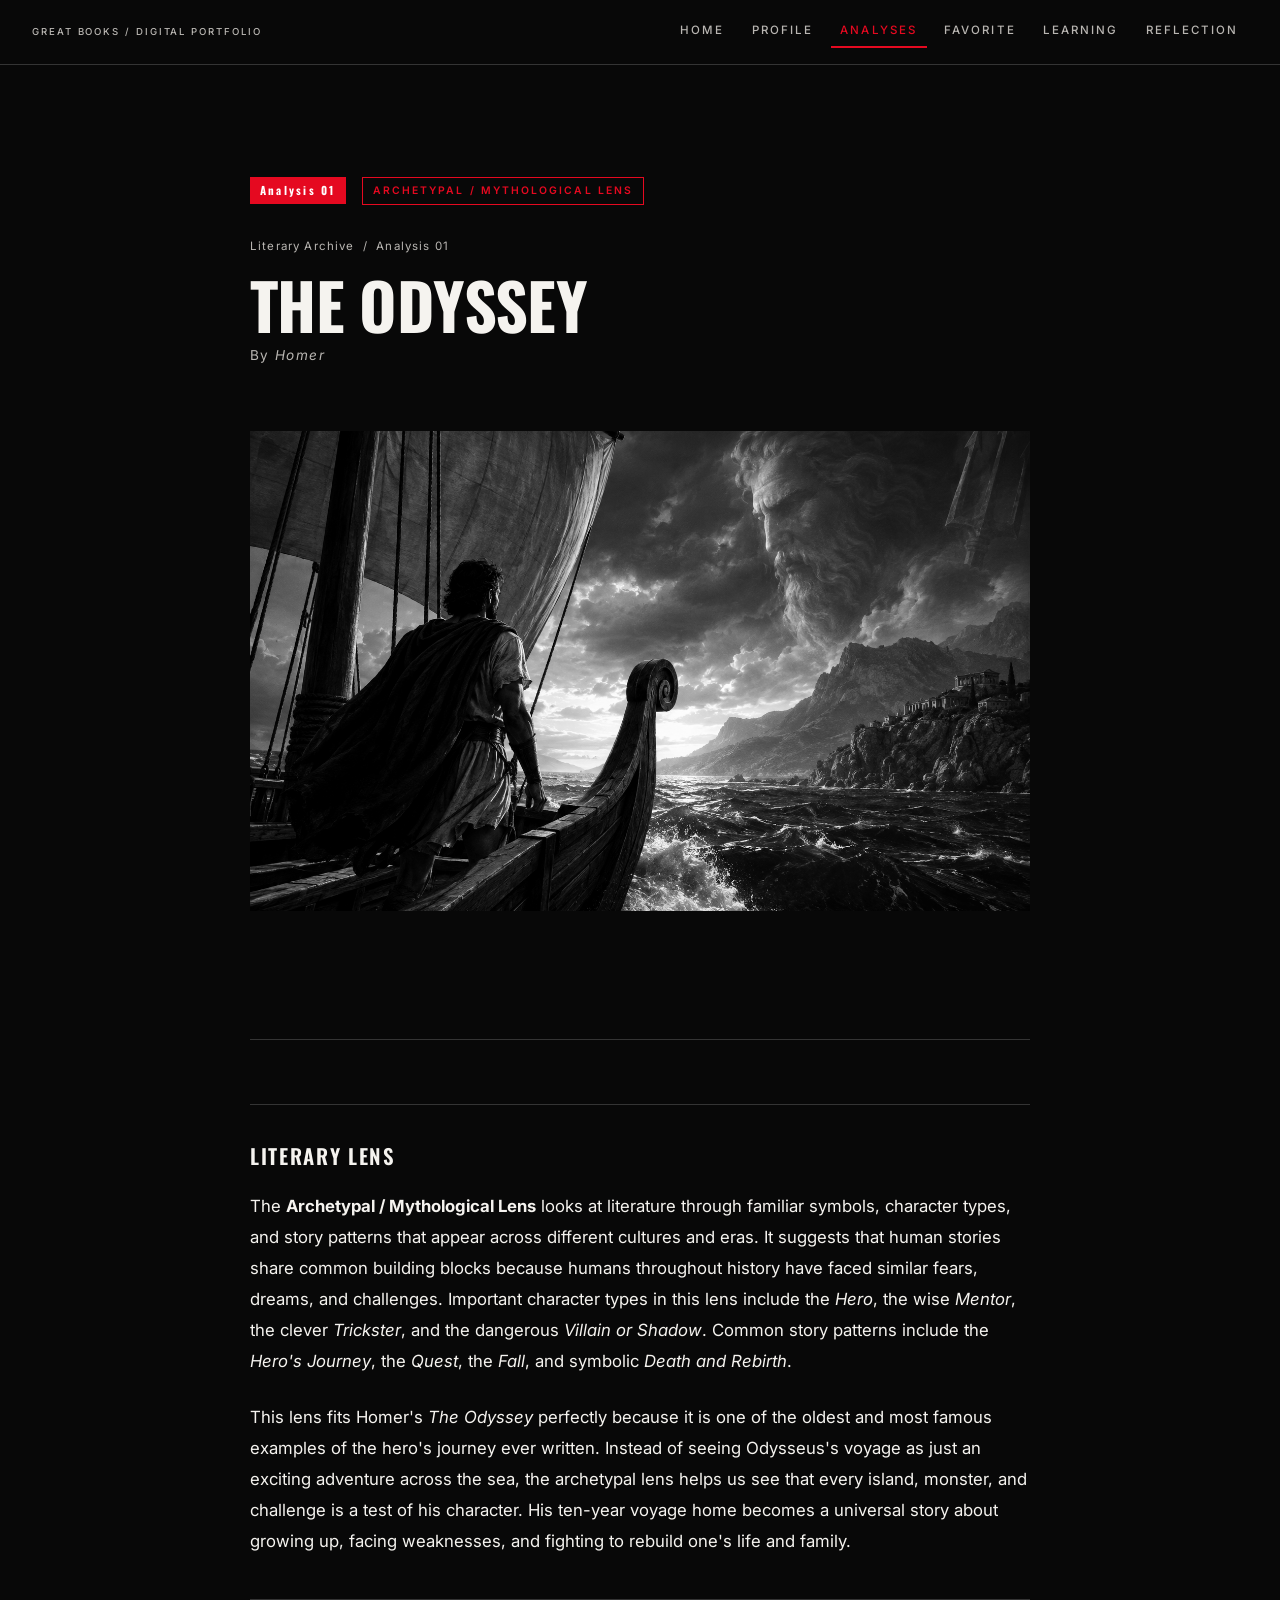
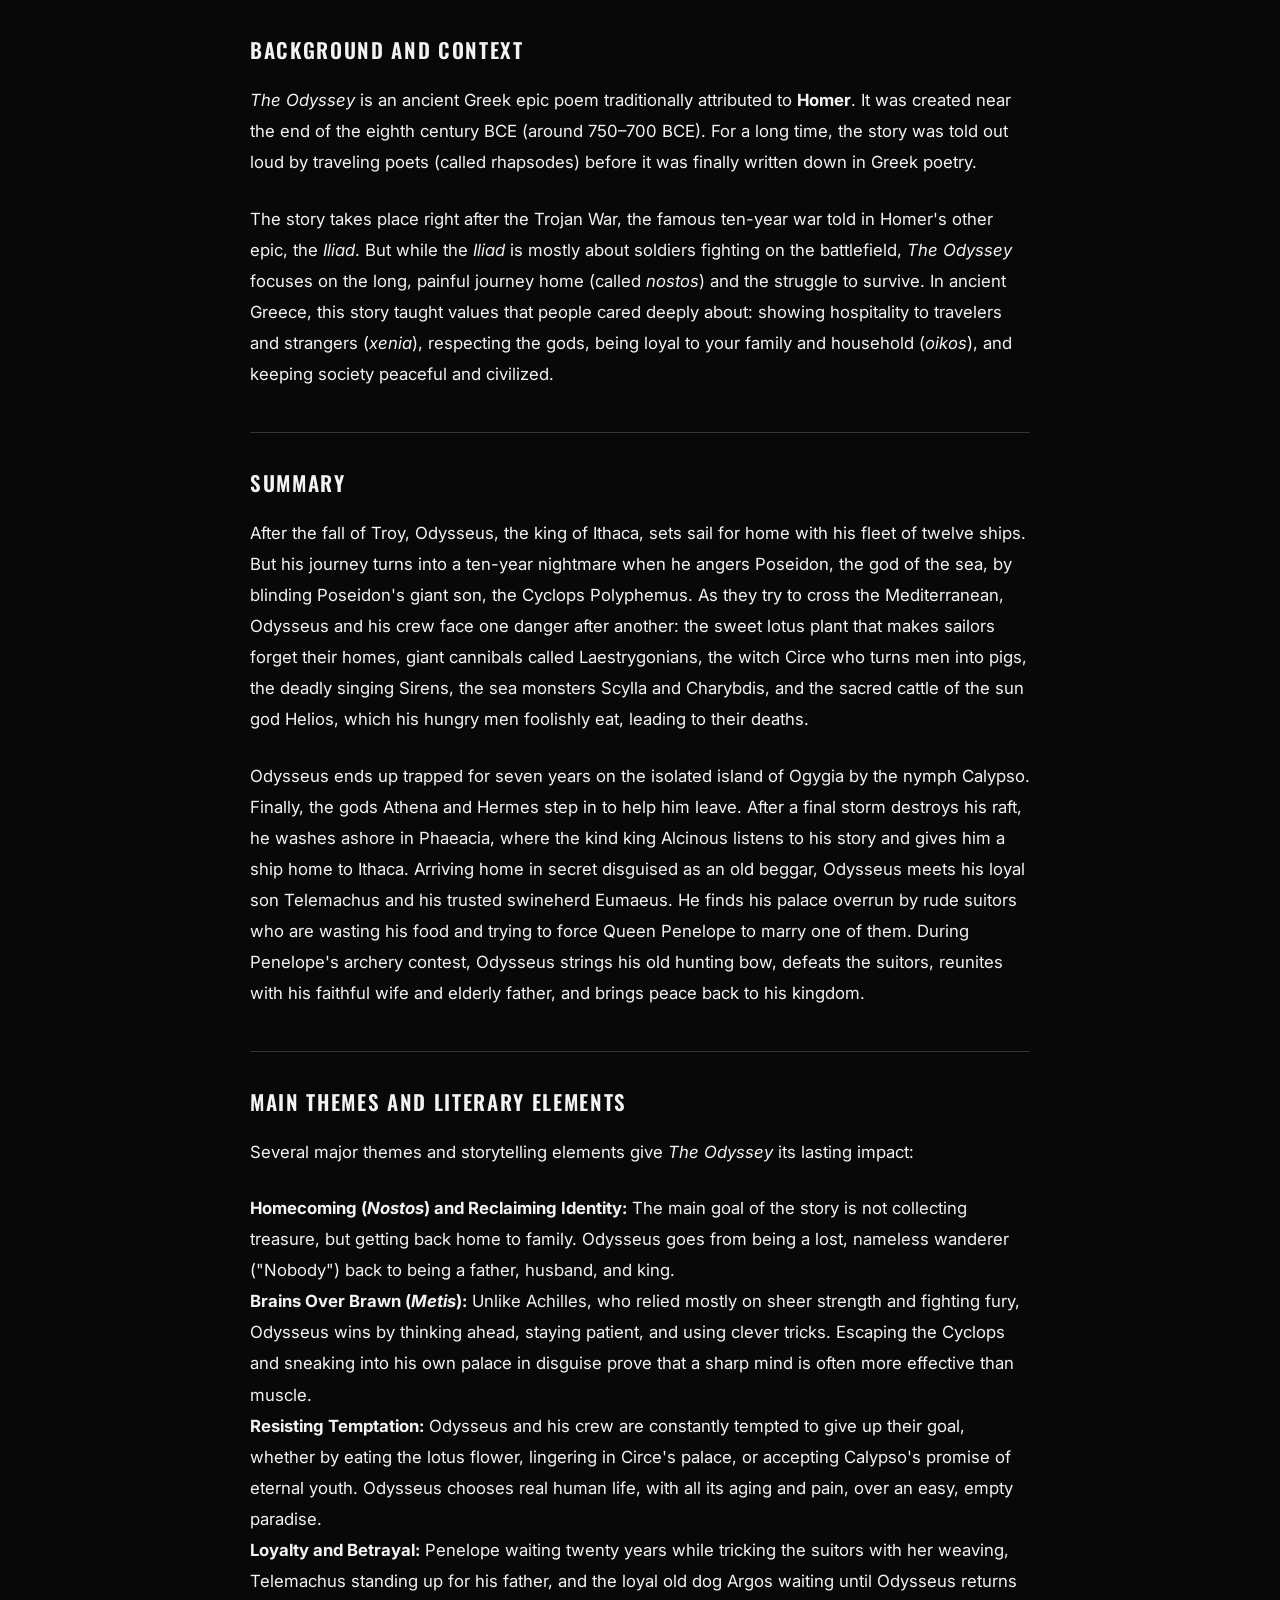
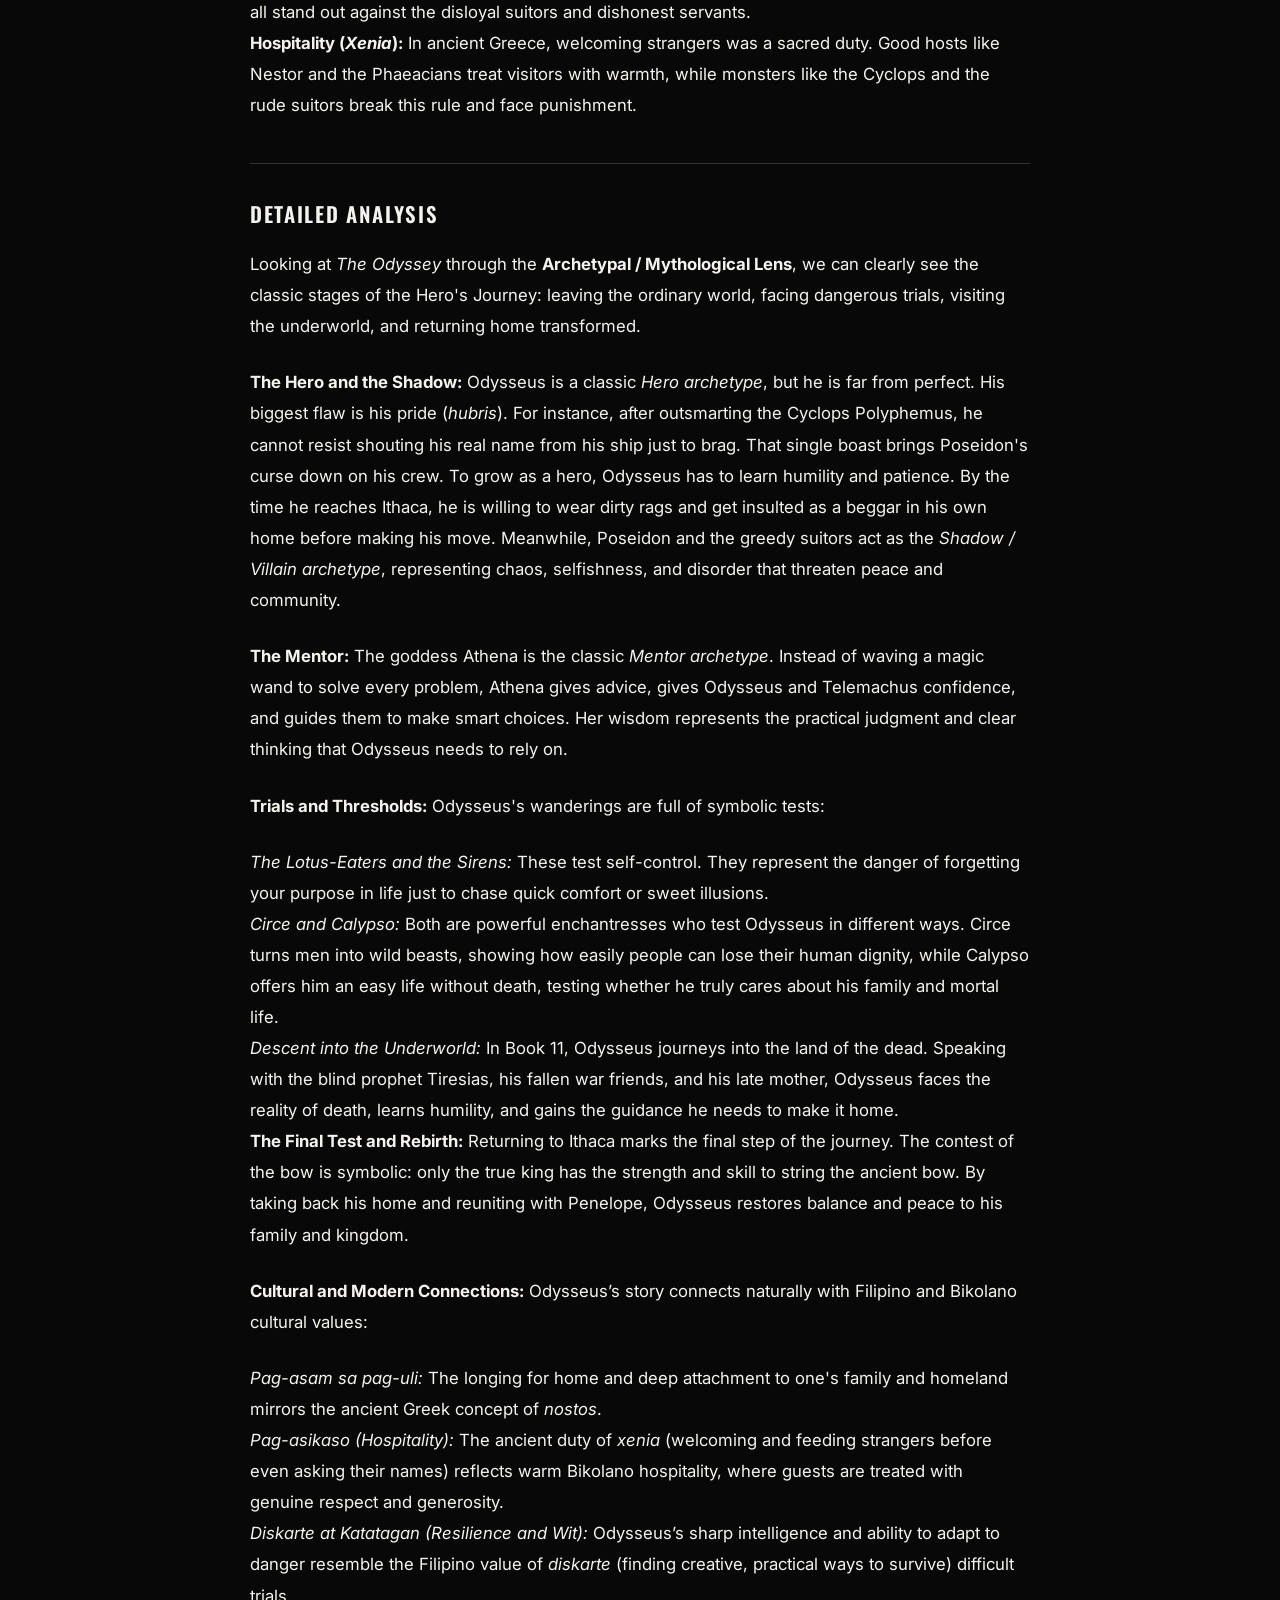
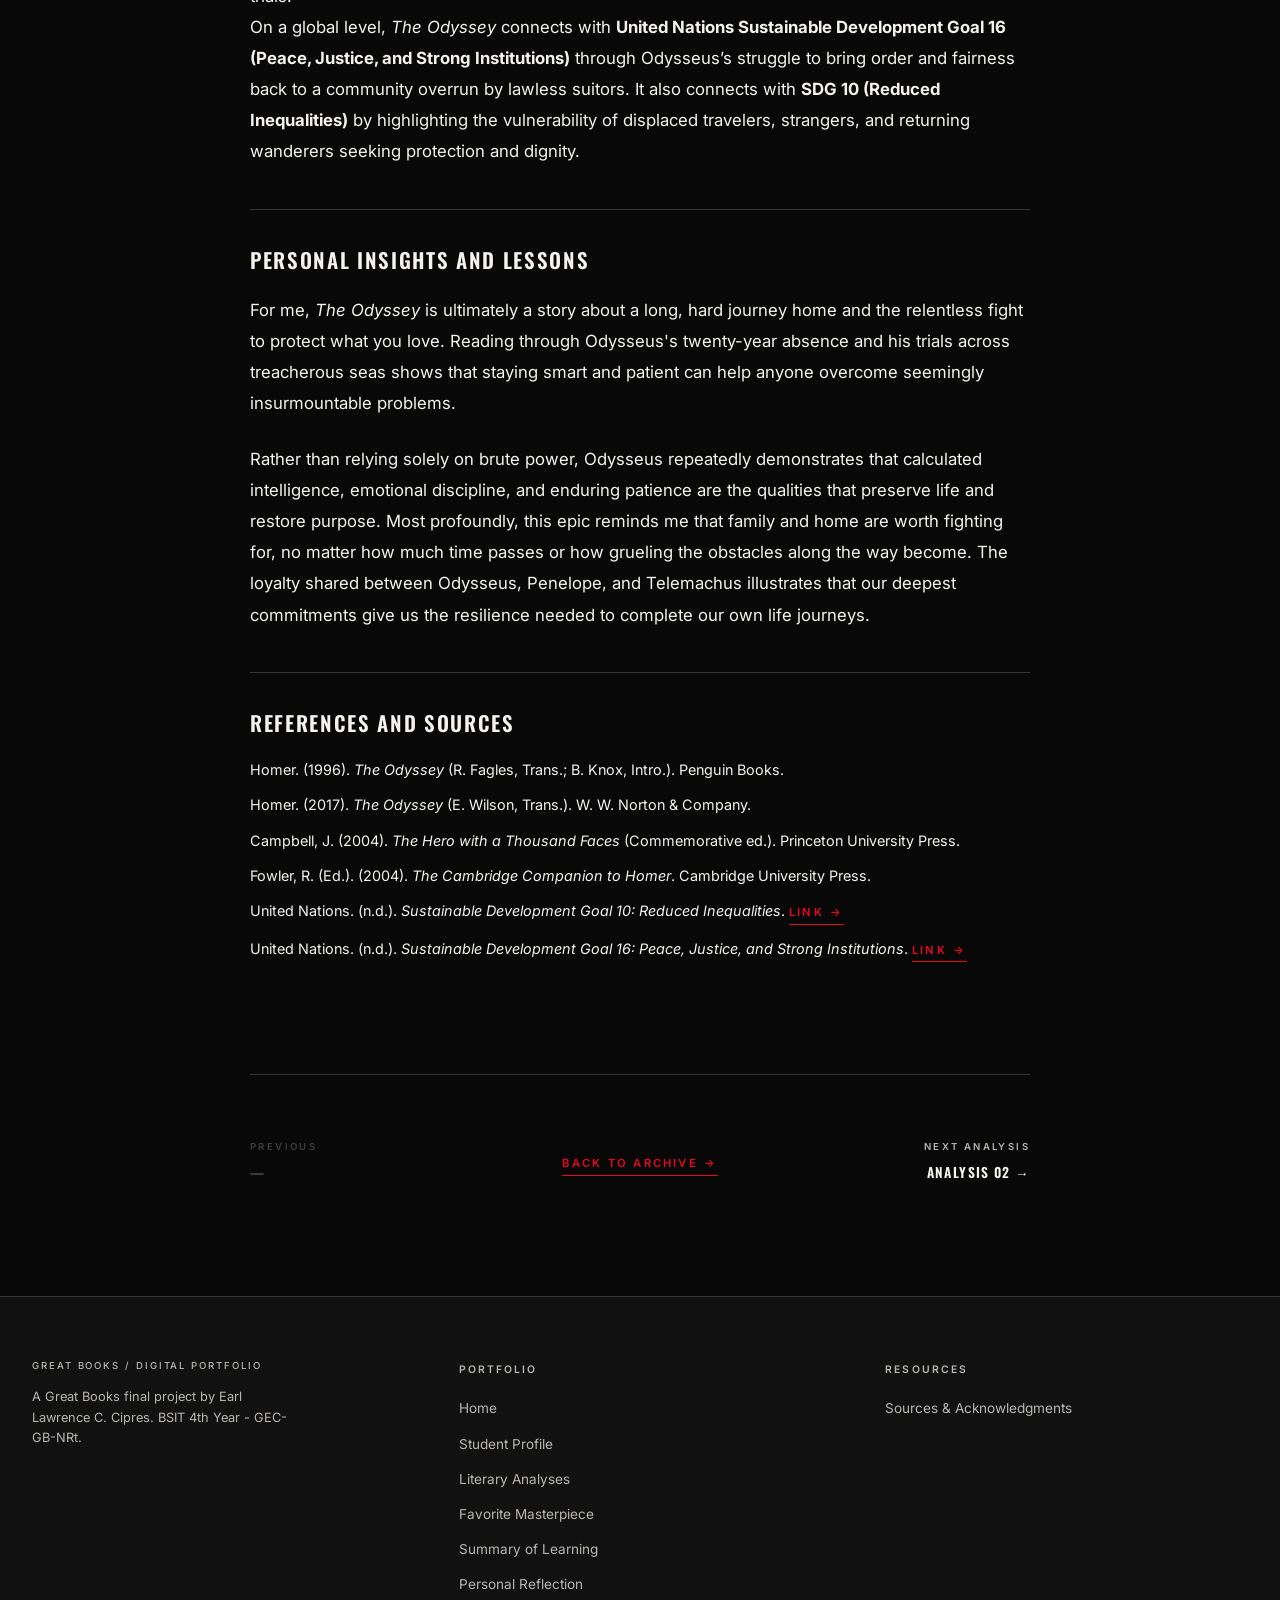
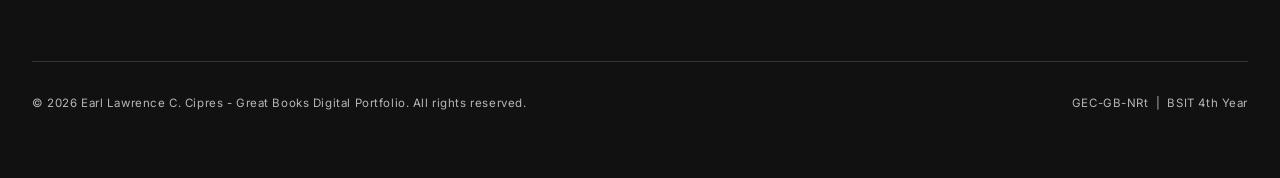
==== commit 09aa2281: "Refine literary analyses and improve natural writing" ====
--- a/analysis-1.html
+++ b/analysis-1.html
@@ -266,10 +266,7 @@
 
           <!-- ── SECTION 7: REFERENCES AND SOURCES ────────────── -->
           <h2>References and Sources</h2>
-          <p style="font-size:0.82rem;color:var(--text-secondary);margin-bottom:var(--space-md);">
-            <em>Note: The following references represent verified academic publications, translations, and foundational
-              critical sources on Homeric epic and archetypal criticism:</em>
-          </p>
+
           <ul>
             <li style="margin-bottom:0.75rem;font-size:0.9rem;line-height:1.6;">
               Homer. (1996). <em>The Odyssey</em> (R. Fagles, Trans.; B. Knox, Intro.). Penguin Books.
